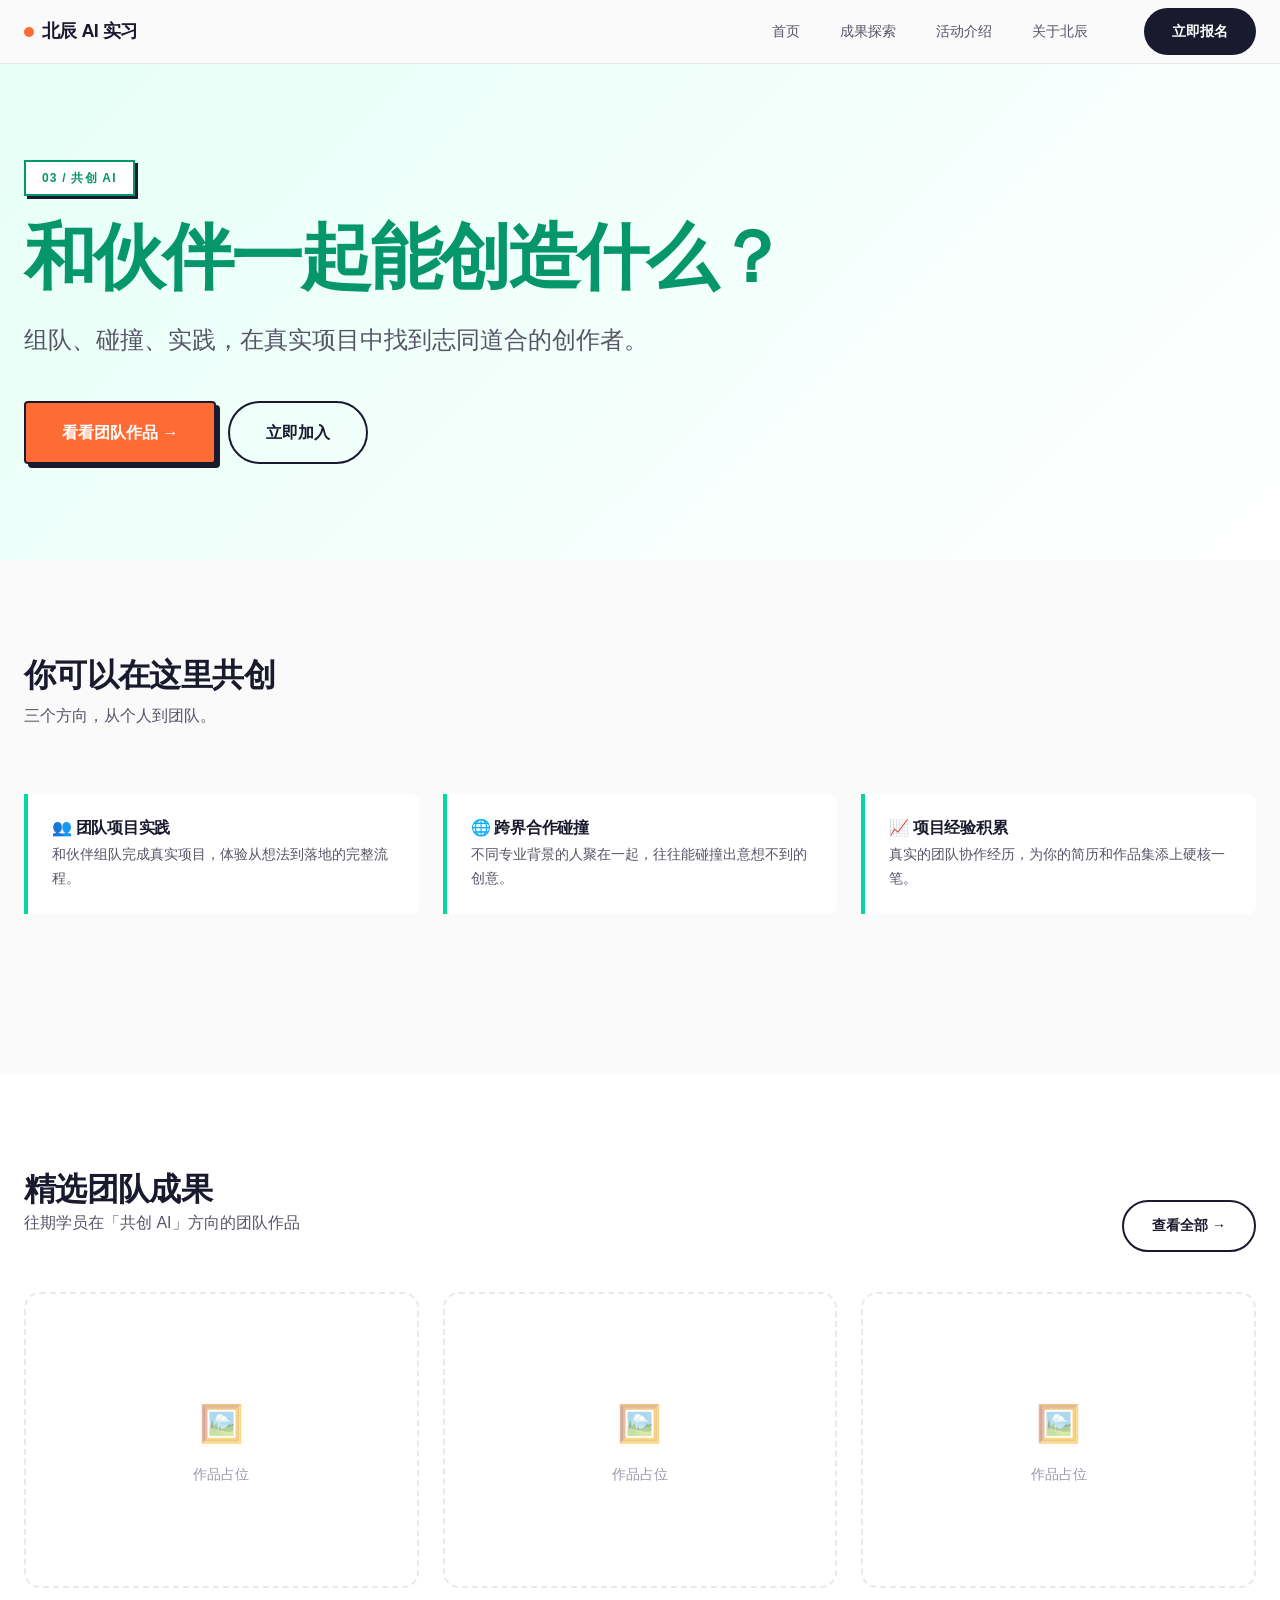
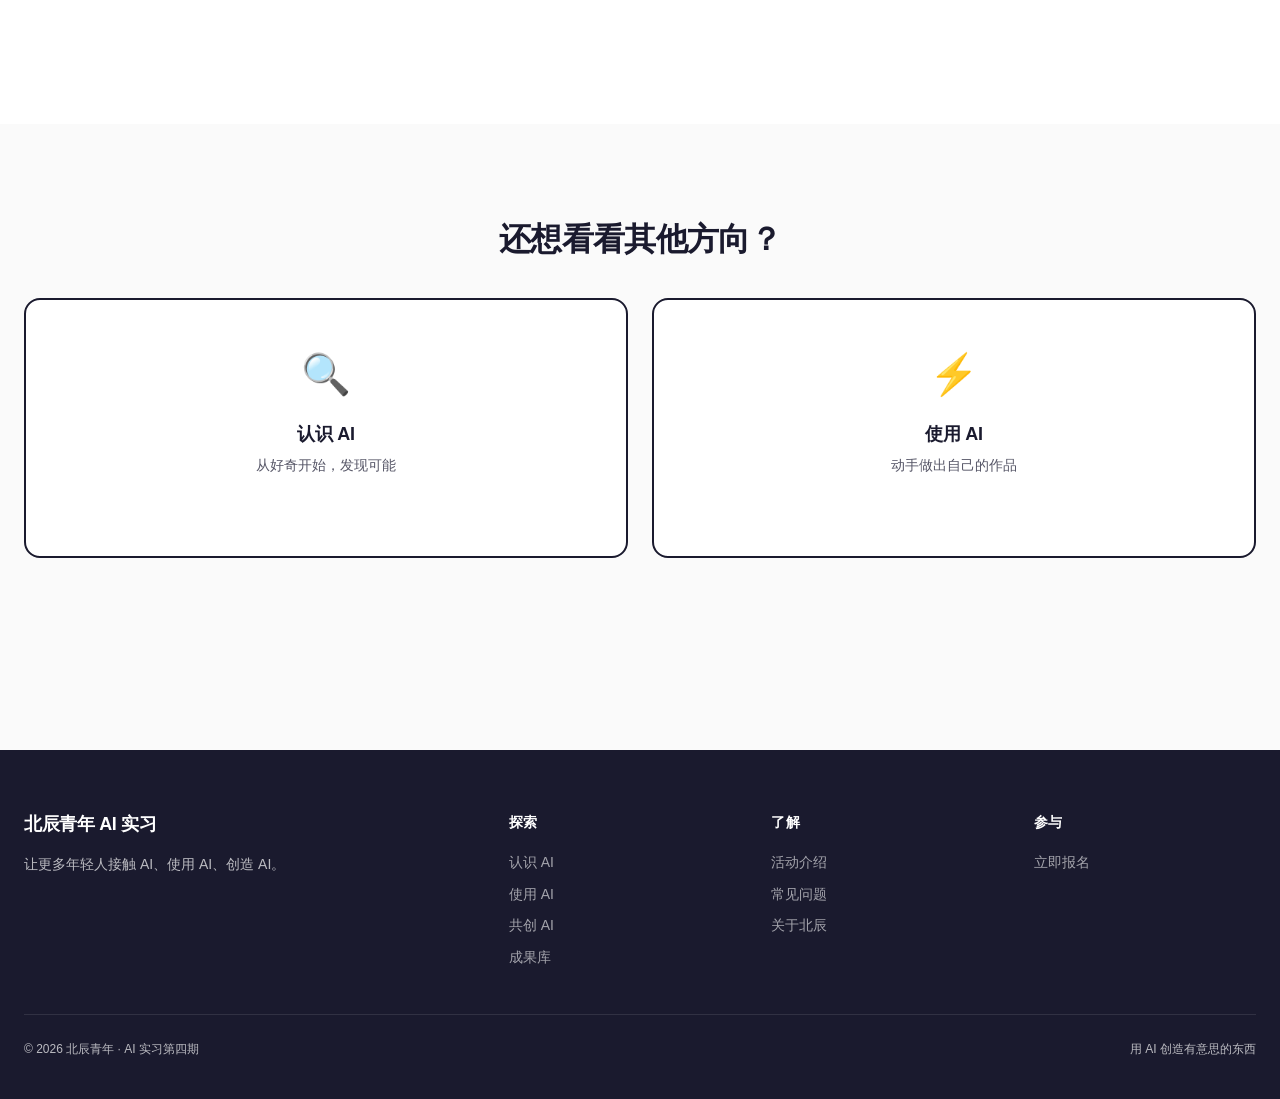
==== collab.html @ 61114e10 "feat: 北辰青年AI实习第四期网站初版" ====
<!DOCTYPE html>
<html lang="zh-CN">
<head>
  <meta charset="UTF-8">
  <meta name="viewport" content="width=device-width, initial-scale=1.0">
  <title>共创 AI | 北辰青年 AI 实习第四期</title>
  <link rel="stylesheet" href="assets/css/base.css">
  <link rel="stylesheet" href="assets/css/layout.css">
  <link rel="stylesheet" href="assets/css/components.css">
  <style>
    :root { --theme-color: var(--theme-collab); }
    .theme-hero { background: linear-gradient(135deg, var(--theme-collab-light) 0%, #fff 100%); }
  </style>
</head>
<body>

  <nav class="nav">
    <div class="nav-inner">
      <a href="index.html" class="nav-logo"><span class="nav-logo-dot"></span>北辰 AI 实习</a>
      <div class="nav-links">
        <a href="index.html" class="nav-link">首页</a>
        <a href="gallery.html" class="nav-link">成果探索</a>
        <a href="about-program.html" class="nav-link">活动介绍</a>
        <a href="about-us.html" class="nav-link">关于北辰</a>
        <a href="apply.html" class="btn btn-primary nav-cta">立即报名</a>
      </div>
      <div class="nav-toggle"><span></span><span></span><span></span></div>
    </div>
  </nav>
  <div class="nav-mobile">
    <a href="index.html" class="nav-mobile-link">首页</a>
    <a href="gallery.html" class="nav-mobile-link">成果探索</a>
    <a href="about-program.html" class="nav-mobile-link">活动介绍</a>
    <a href="about-us.html" class="nav-mobile-link">关于北辰</a>
    <a href="apply.html" class="btn btn-primary" style="text-align:center;margin-top:16px;">立即报名</a>
  </div>

  <main class="main">

    <section class="theme-hero">
      <div class="container">
        <span class="page-header-badge" style="border-color:#059669;color:#059669;">03 / 共创 AI</span>
        <h1 class="theme-hero-title" style="color:#059669;">和伙伴一起能创造什么？</h1>
        <p class="theme-hero-question">组队、碰撞、实践，在真实项目中找到志同道合的创作者。</p>
        <div style="display:flex;gap:12px;flex-wrap:wrap;">
          <a href="gallery.html" class="btn btn-brutal btn-lg">看看团队作品 →</a>
          <a href="apply.html" class="btn btn-outline btn-lg">立即加入</a>
        </div>
      </div>
    </section>

    <section class="section">
      <div class="container">
        <div class="reveal">
          <h2 style="margin-bottom:8px;">你可以在这里共创</h2>
          <p style="color:var(--color-text-secondary);">三个方向，从个人到团队。</p>
        </div>
        <div class="theme-needs">
          <div class="theme-need-item reveal" style="--theme-color:var(--theme-collab);">
            <h4>👥 团队项目实践</h4>
            <p>和伙伴组队完成真实项目，体验从想法到落地的完整流程。</p>
          </div>
          <div class="theme-need-item reveal" style="--theme-color:var(--theme-collab);">
            <h4>🌐 跨界合作碰撞</h4>
            <p>不同专业背景的人聚在一起，往往能碰撞出意想不到的创意。</p>
          </div>
          <div class="theme-need-item reveal" style="--theme-color:var(--theme-collab);">
            <h4>📈 项目经验积累</h4>
            <p>真实的团队协作经历，为你的简历和作品集添上硬核一笔。</p>
          </div>
        </div>
      </div>
    </section>

    <section class="section" style="background:var(--color-bg-alt);">
      <div class="container">
        <div class="reveal" style="display:flex;justify-content:space-between;align-items:flex-end;margin-bottom:32px;flex-wrap:wrap;gap:16px;">
          <div>
            <h2>精选团队成果</h2>
            <p style="color:var(--color-text-secondary);">往期学员在「共创 AI」方向的团队作品</p>
          </div>
          <a href="gallery.html" class="btn btn-outline">查看全部 →</a>
        </div>
        <div class="works-preview">
          <div class="work-placeholder reveal">
            <span class="work-placeholder-icon">🖼️</span>
            <span class="work-placeholder-text">作品占位</span>
          </div>
          <div class="work-placeholder reveal">
            <span class="work-placeholder-icon">🖼️</span>
            <span class="work-placeholder-text">作品占位</span>
          </div>
          <div class="work-placeholder reveal">
            <span class="work-placeholder-icon">🖼️</span>
            <span class="work-placeholder-text">作品占位</span>
          </div>
        </div>
      </div>
    </section>

    <section class="section">
      <div class="container">
        <div class="reveal" style="text-align:center;margin-bottom:32px;">
          <h2>还想看看其他方向？</h2>
        </div>
        <div class="needs-grid" style="grid-template-columns:repeat(2,1fr);">
          <a href="discover.html" class="need-card reveal" style="--card-accent:var(--theme-discover);text-align:center;">
            <div class="need-card-icon">🔍</div>
            <h3 class="need-card-title">认识 AI</h3>
            <p class="need-card-desc">从好奇开始，发现可能</p>
            <div class="need-card-arrow" style="justify-content:center;">去看看 →</div>
          </a>
          <a href="create.html" class="need-card reveal" style="--card-accent:var(--theme-create);text-align:center;">
            <div class="need-card-icon">⚡</div>
            <h3 class="need-card-title">使用 AI</h3>
            <p class="need-card-desc">动手做出自己的作品</p>
            <div class="need-card-arrow" style="justify-content:center;">去看看 →</div>
          </a>
        </div>
      </div>
    </section>

  </main>

  <footer class="footer">
    <div class="container">
      <div class="footer-inner">
        <div class="footer-brand">
          <h3>北辰青年 AI 实习</h3>
          <p>让更多年轻人接触 AI、使用 AI、创造 AI。</p>
        </div>
        <div class="footer-col">
          <h4>探索</h4>
          <a href="discover.html">认识 AI</a>
          <a href="create.html">使用 AI</a>
          <a href="collab.html">共创 AI</a>
          <a href="gallery.html">成果库</a>
        </div>
        <div class="footer-col">
          <h4>了解</h4>
          <a href="about-program.html">活动介绍</a>
          <a href="about-program.html#faq">常见问题</a>
          <a href="about-us.html">关于北辰</a>
        </div>
        <div class="footer-col">
          <h4>参与</h4>
          <a href="apply.html">立即报名</a>
        </div>
      </div>
      <div class="footer-bottom">
        <span>© 2026 北辰青年 · AI 实习第四期</span>
        <span>用 AI 创造有意思的东西</span>
      </div>
    </div>
  </footer>

  <script src="assets/js/main.js"></script>
</body>
</html>
---- assets/css/base.css ----
/* ============================================
   北辰青年 AI 实习 - 基础样式与变量
   ============================================ */

/* --- CSS 变量 --- */
:root {
  /* 主色 */
  --color-primary: #2D3436;
  --color-accent: #FF6B35;
  --color-accent-2: #00B4D8;
  --color-accent-3: #7B2CBF;

  /* 三主题色 */
  --theme-discover: #4361EE;      /* 认识AI - 探索蓝 */
  --theme-discover-light: #E8EDFF;
  --theme-create: #FF6B35;        /* 使用AI - 创造橙 */
  --theme-create-light: #FFF0E8;
  --theme-collab: #06D6A0;        /* 共创AI - 协作绿 */
  --theme-collab-light: #E6FFF7;

  /* 中性色 */
  --color-bg: #FAFAFA;
  --color-bg-alt: #FFFFFF;
  --color-text: #1A1A2E;
  --color-text-secondary: #555566;
  --color-text-muted: #9999AA;
  --color-border: #E8E8EE;
  --color-border-dark: #1A1A2E;

  /* 字体 */
  --font-sans: 'PingFang SC', 'Hiragino Sans GB', 'Microsoft YaHei', -apple-system, BlinkMacSystemFont, 'Segoe UI', sans-serif;
  --font-display: 'PingFang SC', 'Hiragino Sans GB', 'Microsoft YaHei', sans-serif;
  --font-mono: 'SF Mono', 'Fira Code', monospace;

  /* 字号 */
  --text-xs: 12px;
  --text-sm: 14px;
  --text-base: 16px;
  --text-lg: 18px;
  --text-xl: 24px;
  --text-2xl: 32px;
  --text-3xl: 48px;
  --text-4xl: 72px;
  --text-hero: 120px;

  /* 间距 */
  --space-xs: 8px;
  --space-sm: 16px;
  --space-md: 24px;
  --space-lg: 40px;
  --space-xl: 64px;
  --space-2xl: 96px;

  /* 圆角 */
  --radius-sm: 4px;
  --radius-md: 8px;
  --radius-lg: 16px;
  --radius-full: 999px;

  /* 阴影 */
  --shadow-sm: 0 2px 8px rgba(0,0,0,0.06);
  --shadow-md: 0 4px 16px rgba(0,0,0,0.1);
  --shadow-lg: 0 8px 32px rgba(0,0,0,0.12);
  --shadow-brutal: 4px 4px 0 var(--color-border-dark);

  /* 导航 */
  --nav-height: 64px;

  /* 动效 */
  --transition-fast: 0.2s ease;
  --transition-base: 0.4s cubic-bezier(0.4, 0, 0.2, 1);
  --transition-slow: 0.8s cubic-bezier(0.4, 0, 0.2, 1);
}

/* --- 重置 --- */
*, *::before, *::after {
  margin: 0;
  padding: 0;
  box-sizing: border-box;
}

html {
  scroll-behavior: smooth;
  -webkit-font-smoothing: antialiased;
  -moz-osx-font-smoothing: grayscale;
}

body {
  font-family: var(--font-sans);
  font-size: var(--text-base);
  line-height: 1.7;
  color: var(--color-text);
  background: var(--color-bg);
  overflow-x: hidden;
}

img {
  max-width: 100%;
  height: auto;
  display: block;
}

a {
  color: inherit;
  text-decoration: none;
  transition: color var(--transition-fast);
}

a:hover {
  color: var(--color-accent);
}

button {
  font-family: inherit;
  cursor: pointer;
  border: none;
  background: none;
}

ul, ol {
  list-style: none;
}

/* --- 排版 --- */
h1, h2, h3, h4, h5, h6 {
  font-family: var(--font-display);
  font-weight: 800;
  line-height: 1.2;
  letter-spacing: -0.02em;
}

h1 { font-size: var(--text-3xl); }
h2 { font-size: var(--text-2xl); }
h3 { font-size: var(--text-xl); }

p {
  margin-bottom: var(--space-sm);
}

/* --- 工具类 --- */
.container {
  max-width: 1280px;
  margin: 0 auto;
  padding: 0 var(--space-md);
}

.container-wide {
  max-width: 1440px;
  margin: 0 auto;
  padding: 0 var(--space-md);
}

.text-center { text-align: center; }
.text-accent { color: var(--color-accent); }

.section {
  padding: var(--space-2xl) 0;
}

.section-sm {
  padding: var(--space-xl) 0;
}

/* --- 按钮 --- */
.btn {
  display: inline-flex;
  align-items: center;
  gap: var(--space-xs);
  padding: 12px 28px;
  font-size: var(--text-sm);
  font-weight: 600;
  border-radius: var(--radius-full);
  transition: all var(--transition-fast);
  cursor: pointer;
  white-space: nowrap;
}

.btn-primary {
  background: var(--color-text);
  color: #fff;
}

.btn-primary:hover {
  background: var(--color-accent);
  color: #fff;
  transform: translateY(-2px);
  box-shadow: var(--shadow-md);
}

.btn-outline {
  border: 2px solid var(--color-text);
  color: var(--color-text);
  background: transparent;
}

.btn-outline:hover {
  background: var(--color-text);
  color: #fff;
}

.btn-brutal {
  background: var(--color-accent);
  color: #fff;
  border: 2px solid var(--color-border-dark);
  box-shadow: var(--shadow-brutal);
  border-radius: var(--radius-sm);
}

.btn-brutal:hover {
  transform: translate(-2px, -2px);
  box-shadow: 6px 6px 0 var(--color-border-dark);
}

.btn-lg {
  padding: 16px 36px;
  font-size: var(--text-base);
}

/* --- 标签 --- */
.tag {
  display: inline-block;
  padding: 4px 12px;
  font-size: var(--text-xs);
  font-weight: 600;
  border-radius: var(--radius-full);
  background: var(--color-bg-alt);
  border: 1px solid var(--color-border);
}

.tag-discover { background: var(--theme-discover-light); color: var(--theme-discover); border-color: var(--theme-discover); }
.tag-create { background: var(--theme-create-light); color: var(--theme-create); border-color: var(--theme-create); }
.tag-collab { background: var(--theme-collab-light); color: var(--theme-collab); border-color: var(--theme-collab); }

/* --- 卡片 --- */
.card {
  background: var(--color-bg-alt);
  border-radius: var(--radius-lg);
  padding: var(--space-lg);
  transition: all var(--transition-base);
  border: 1px solid var(--color-border);
}

.card:hover {
  transform: translateY(-4px);
  box-shadow: var(--shadow-lg);
}

/* --- 滚动动画 --- */
.reveal {
  opacity: 0;
  transform: translateY(30px);
  transition: opacity var(--transition-slow), transform var(--transition-slow);
}

.reveal.visible {
  opacity: 1;
  transform: translateY(0);
}

/* --- 响应式 --- */
@media (max-width: 768px) {
  :root {
    --text-hero: 56px;
    --text-4xl: 48px;
    --text-3xl: 32px;
    --text-2xl: 24px;
    --space-2xl: 64px;
    --space-xl: 40px;
  }

  .section {
    padding: var(--space-xl) 0;
  }
}

@media (max-width: 480px) {
  :root {
    --text-hero: 40px;
    --text-4xl: 36px;
  }
}
---- assets/css/layout.css ----
/* ============================================
   布局与导航样式
   ============================================ */

/* --- 全局导航 --- */
.nav {
  position: fixed;
  top: 0;
  left: 0;
  right: 0;
  height: var(--nav-height);
  background: rgba(250, 250, 250, 0.92);
  backdrop-filter: blur(12px);
  -webkit-backdrop-filter: blur(12px);
  border-bottom: 1px solid var(--color-border);
  z-index: 1000;
  transition: all var(--transition-base);
}

.nav.scrolled {
  box-shadow: var(--shadow-sm);
}

.nav-inner {
  max-width: 1440px;
  margin: 0 auto;
  padding: 0 var(--space-md);
  height: 100%;
  display: flex;
  align-items: center;
  justify-content: space-between;
}

.nav-logo {
  font-size: var(--text-lg);
  font-weight: 800;
  letter-spacing: -0.03em;
  display: flex;
  align-items: center;
  gap: 8px;
}

.nav-logo-dot {
  width: 10px;
  height: 10px;
  background: var(--color-accent);
  border-radius: 50%;
  display: inline-block;
}

.nav-links {
  display: flex;
  align-items: center;
  gap: var(--space-lg);
}

.nav-link {
  font-size: var(--text-sm);
  font-weight: 500;
  color: var(--color-text-secondary);
  position: relative;
  padding: 4px 0;
}

.nav-link:hover,
.nav-link.active {
  color: var(--color-text);
}

.nav-link.active::after {
  content: '';
  position: absolute;
  bottom: -2px;
  left: 0;
  right: 0;
  height: 2px;
  background: var(--color-accent);
}

.nav-cta {
  margin-left: var(--space-sm);
}

/* 移动端菜单按钮 */
.nav-toggle {
  display: none;
  flex-direction: column;
  gap: 5px;
  padding: 8px;
  cursor: pointer;
}

.nav-toggle span {
  width: 24px;
  height: 2px;
  background: var(--color-text);
  transition: all var(--transition-fast);
}

.nav-toggle.open span:nth-child(1) {
  transform: rotate(45deg) translate(5px, 5px);
}

.nav-toggle.open span:nth-child(2) {
  opacity: 0;
}

.nav-toggle.open span:nth-child(3) {
  transform: rotate(-45deg) translate(5px, -5px);
}

/* 移动端菜单 */
.nav-mobile {
  display: none;
  position: fixed;
  top: var(--nav-height);
  left: 0;
  right: 0;
  bottom: 0;
  background: var(--color-bg);
  padding: var(--space-lg) var(--space-md);
  z-index: 999;
  flex-direction: column;
  gap: var(--space-md);
}

.nav-mobile.open {
  display: flex;
}

.nav-mobile-link {
  font-size: var(--text-xl);
  font-weight: 600;
  padding: var(--space-sm) 0;
  border-bottom: 1px solid var(--color-border);
}

/* --- 主内容区 --- */
.main {
  padding-top: var(--nav-height);
  min-height: 100vh;
}

/* --- 页脚 --- */
.footer {
  background: var(--color-text);
  color: rgba(255,255,255,0.7);
  padding: var(--space-xl) 0 var(--space-lg);
  margin-top: var(--space-2xl);
}

.footer-inner {
  display: grid;
  grid-template-columns: 2fr 1fr 1fr 1fr;
  gap: var(--space-lg);
  margin-bottom: var(--space-lg);
}

.footer-brand h3 {
  color: #fff;
  font-size: var(--text-lg);
  margin-bottom: var(--space-sm);
}

.footer-brand p {
  font-size: var(--text-sm);
  line-height: 1.8;
}

.footer-col h4 {
  color: #fff;
  font-size: var(--text-sm);
  margin-bottom: var(--space-sm);
  text-transform: uppercase;
  letter-spacing: 0.05em;
}

.footer-col a {
  display: block;
  font-size: var(--text-sm);
  padding: 4px 0;
  color: rgba(255,255,255,0.6);
}

.footer-col a:hover {
  color: #fff;
}

.footer-bottom {
  border-top: 1px solid rgba(255,255,255,0.1);
  padding-top: var(--space-md);
  font-size: var(--text-xs);
  display: flex;
  justify-content: space-between;
  align-items: center;
}

/* --- 页面头部（内页） --- */
.page-header {
  padding: var(--space-2xl) 0 var(--space-xl);
  position: relative;
  overflow: hidden;
}

.page-header-title {
  font-size: var(--text-4xl);
  font-weight: 900;
  line-height: 1.1;
  margin-bottom: var(--space-sm);
  letter-spacing: -0.04em;
}

.page-header-subtitle {
  font-size: var(--text-lg);
  color: var(--color-text-secondary);
  max-width: 600px;
}

.page-header-badge {
  display: inline-block;
  padding: 6px 16px;
  background: var(--color-bg-alt);
  border: 2px solid var(--color-border-dark);
  font-size: var(--text-xs);
  font-weight: 700;
  text-transform: uppercase;
  letter-spacing: 0.1em;
  margin-bottom: var(--space-md);
  box-shadow: 3px 3px 0 var(--color-border-dark);
}

/* --- 响应式 --- */
@media (max-width: 900px) {
  .nav-links {
    display: none;
  }

  .nav-toggle {
    display: flex;
  }

  .footer-inner {
    grid-template-columns: 1fr 1fr;
  }
}

@media (max-width: 480px) {
  .footer-inner {
    grid-template-columns: 1fr;
  }

  .footer-bottom {
    flex-direction: column;
    gap: var(--space-xs);
    text-align: center;
  }
}
---- assets/css/components.css ----
/* ============================================
   组件样式 - 轮播、卡片、FAQ、筛选等
   ============================================ */

/* --- 首页轮播 --- */
.hero {
  position: relative;
  height: calc(100vh - var(--nav-height));
  min-height: 600px;
  overflow: hidden;
}

.carousel {
  position: relative;
  width: 100%;
  height: 100%;
}

.carousel-track {
  display: flex;
  height: 100%;
  transition: transform 0.7s cubic-bezier(0.4, 0, 0.2, 1);
}

.carousel-slide {
  min-width: 100%;
  height: 100%;
  display: flex;
  align-items: center;
  position: relative;
  padding: 0 var(--space-xl);
}

.carousel-slide-inner {
  max-width: 1280px;
  margin: 0 auto;
  width: 100%;
  position: relative;
  z-index: 2;
}

.carousel-slide-number {
  font-size: var(--text-sm);
  font-weight: 700;
  letter-spacing: 0.2em;
  text-transform: uppercase;
  margin-bottom: var(--space-md);
  opacity: 0.6;
}

.carousel-slide-title {
  font-size: var(--text-hero);
  font-weight: 900;
  line-height: 0.95;
  letter-spacing: -0.05em;
  margin-bottom: var(--space-md);
  max-width: 900px;
}

.carousel-slide-title .highlight {
  display: inline-block;
  position: relative;
}

.carousel-slide-title .highlight::after {
  content: '';
  position: absolute;
  bottom: 0.05em;
  left: 0;
  right: 0;
  height: 0.15em;
  background: currentColor;
  opacity: 0.3;
  z-index: -1;
}

.carousel-slide-desc {
  font-size: var(--text-lg);
  color: var(--color-text-secondary);
  max-width: 500px;
  margin-bottom: var(--space-lg);
  line-height: 1.6;
}

/* 三主题背景 */
.slide-discover {
  background: linear-gradient(135deg, var(--theme-discover-light) 0%, #fff 100%);
}
.slide-discover .carousel-slide-title { color: var(--theme-discover); }
.slide-discover .carousel-slide-number { color: var(--theme-discover); }

.slide-create {
  background: linear-gradient(135deg, var(--theme-create-light) 0%, #fff 100%);
}
.slide-create .carousel-slide-title { color: var(--theme-create); }
.slide-create .carousel-slide-number { color: var(--theme-create); }

.slide-collab {
  background: linear-gradient(135deg, var(--theme-collab-light) 0%, #fff 100%);
}
.slide-collab .carousel-slide-title { color: #059669; }
.slide-collab .carousel-slide-number { color: #059669; }

/* 轮播装饰图形 */
.carousel-deco {
  position: absolute;
  pointer-events: none;
  z-index: 1;
}

.deco-circle {
  width: 300px;
  height: 300px;
  border-radius: 50%;
  border: 3px solid currentColor;
  opacity: 0.15;
  top: 10%;
  right: 10%;
}

.deco-square {
  width: 200px;
  height: 200px;
  border: 3px solid currentColor;
  opacity: 0.1;
  bottom: 15%;
  right: 25%;
  transform: rotate(15deg);
}

.deco-line {
  width: 150px;
  height: 3px;
  background: currentColor;
  opacity: 0.2;
  top: 25%;
  right: 15%;
}

/* 轮播控制 */
.carousel-controls {
  position: absolute;
  bottom: var(--space-lg);
  left: 50%;
  transform: translateX(-50%);
  display: flex;
  align-items: center;
  gap: var(--space-md);
  z-index: 10;
}

.carousel-arrow {
  width: 48px;
  height: 48px;
  border-radius: 50%;
  background: var(--color-bg-alt);
  border: 2px solid var(--color-border-dark);
  display: flex;
  align-items: center;
  justify-content: center;
  cursor: pointer;
  transition: all var(--transition-fast);
  box-shadow: 3px 3px 0 var(--color-border-dark);
}

.carousel-arrow:hover {
  background: var(--color-text);
  color: #fff;
  transform: scale(1.05);
}

.carousel-arrow:active {
  transform: translate(2px, 2px);
  box-shadow: 1px 1px 0 var(--color-border-dark);
}

.carousel-dots {
  display: flex;
  gap: 10px;
}

.carousel-dot {
  width: 12px;
  height: 12px;
  border-radius: 50%;
  background: var(--color-border);
  border: 2px solid var(--color-border-dark);
  cursor: pointer;
  transition: all var(--transition-fast);
}

.carousel-dot.active {
  background: var(--color-accent);
  transform: scale(1.2);
}

/* --- 需求方向卡片 --- */
.needs-section {
  padding: var(--space-2xl) 0;
}

.needs-grid {
  display: grid;
  grid-template-columns: repeat(3, 1fr);
  gap: var(--space-md);
  margin-top: var(--space-lg);
}

.need-card {
  background: var(--color-bg-alt);
  border: 2px solid var(--color-border-dark);
  border-radius: var(--radius-lg);
  padding: var(--space-lg);
  cursor: pointer;
  transition: all var(--transition-base);
  position: relative;
  overflow: hidden;
}

.need-card::before {
  content: '';
  position: absolute;
  top: 0;
  left: 0;
  width: 100%;
  height: 4px;
  background: var(--card-accent, var(--color-accent));
  transform: scaleX(0);
  transform-origin: left;
  transition: transform var(--transition-base);
}

.need-card:hover {
  transform: translateY(-6px);
  box-shadow: 6px 6px 0 var(--color-border-dark);
}

.need-card:hover::before {
  transform: scaleX(1);
}

.need-card-icon {
  font-size: 40px;
  margin-bottom: var(--space-sm);
}

.need-card-title {
  font-size: var(--text-lg);
  font-weight: 700;
  margin-bottom: var(--space-xs);
}

.need-card-desc {
  font-size: var(--text-sm);
  color: var(--color-text-secondary);
  line-height: 1.6;
}

.need-card-arrow {
  margin-top: var(--space-sm);
  font-size: var(--text-sm);
  font-weight: 600;
  display: flex;
  align-items: center;
  gap: 6px;
  opacity: 0;
  transform: translateX(-10px);
  transition: all var(--transition-base);
}

.need-card:hover .need-card-arrow {
  opacity: 1;
  transform: translateX(0);
}

/* --- 主题页 --- */
.theme-hero {
  padding: var(--space-2xl) 0;
  position: relative;
  overflow: hidden;
}

.theme-hero-title {
  font-size: var(--text-4xl);
  font-weight: 900;
  line-height: 1.05;
  letter-spacing: -0.04em;
  margin-bottom: var(--space-md);
}

.theme-hero-question {
  font-size: var(--text-xl);
  color: var(--color-text-secondary);
  font-weight: 400;
  margin-bottom: var(--space-lg);
}

.theme-needs {
  display: grid;
  grid-template-columns: repeat(3, 1fr);
  gap: var(--space-md);
  margin: var(--space-xl) 0;
}

.theme-need-item {
  padding: var(--space-md);
  border-left: 4px solid var(--theme-color);
  background: var(--color-bg-alt);
  border-radius: 0 var(--radius-md) var(--radius-md) 0;
}

.theme-need-item h4 {
  font-size: var(--text-base);
  font-weight: 700;
  margin-bottom: 6px;
}

.theme-need-item p {
  font-size: var(--text-sm);
  color: var(--color-text-secondary);
  margin: 0;
}

/* 作品预览占位 */
.works-preview {
  display: grid;
  grid-template-columns: repeat(3, 1fr);
  gap: var(--space-md);
  margin: var(--space-lg) 0;
}

.work-placeholder {
  aspect-ratio: 4/3;
  background: var(--color-bg-alt);
  border: 2px dashed var(--color-border);
  border-radius: var(--radius-lg);
  display: flex;
  flex-direction: column;
  align-items: center;
  justify-content: center;
  color: var(--color-text-muted);
  gap: var(--space-xs);
  transition: all var(--transition-base);
}

.work-placeholder:hover {
  border-color: var(--theme-color);
  color: var(--theme-color);
}

.work-placeholder-icon {
  font-size: 36px;
  opacity: 0.5;
}

.work-placeholder-text {
  font-size: var(--text-sm);
  font-weight: 500;
}

/* --- 成果库 --- */
.gallery-filters {
  display: flex;
  gap: var(--space-xs);
  margin-bottom: var(--space-lg);
  flex-wrap: wrap;
}

.filter-btn {
  padding: 8px 20px;
  border-radius: var(--radius-full);
  border: 2px solid var(--color-border-dark);
  background: var(--color-bg-alt);
  font-size: var(--text-sm);
  font-weight: 600;
  cursor: pointer;
  transition: all var(--transition-fast);
}

.filter-btn:hover {
  background: var(--color-text);
  color: #fff;
}

.filter-btn.active {
  background: var(--color-text);
  color: #fff;
}

.gallery-grid {
  display: grid;
  grid-template-columns: repeat(3, 1fr);
  gap: var(--space-md);
}

.gallery-empty {
  grid-column: 1 / -1;
  text-align: center;
  padding: var(--space-2xl) var(--space-lg);
  background: var(--color-bg-alt);
  border-radius: var(--radius-lg);
  border: 2px dashed var(--color-border);
}

.gallery-empty-icon {
  font-size: 64px;
  margin-bottom: var(--space-md);
  opacity: 0.4;
}

.gallery-empty-title {
  font-size: var(--text-xl);
  font-weight: 700;
  margin-bottom: var(--space-xs);
}

.gallery-empty-desc {
  color: var(--color-text-secondary);
  font-size: var(--text-base);
}

/* 作品卡片（有数据时用） */
.work-card {
  background: var(--color-bg-alt);
  border-radius: var(--radius-lg);
  overflow: hidden;
  border: 1px solid var(--color-border);
  transition: all var(--transition-base);
  cursor: pointer;
}

.work-card:hover {
  transform: translateY(-4px);
  box-shadow: var(--shadow-lg);
}

.work-card-cover {
  aspect-ratio: 16/10;
  background: linear-gradient(135deg, var(--theme-discover-light), var(--theme-create-light));
  display: flex;
  align-items: center;
  justify-content: center;
  font-size: 48px;
}

.work-card-body {
  padding: var(--space-md);
}

.work-card-title {
  font-size: var(--text-base);
  font-weight: 700;
  margin-bottom: 6px;
}

.work-card-meta {
  font-size: var(--text-xs);
  color: var(--color-text-muted);
  display: flex;
  gap: var(--space-sm);
}

/* --- FAQ --- */
.faq-list {
  max-width: 800px;
  margin: 0 auto;
}

.faq-item {
  border-bottom: 1px solid var(--color-border);
}

.faq-question {
  width: 100%;
  padding: var(--space-md) 0;
  display: flex;
  justify-content: space-between;
  align-items: center;
  font-size: var(--text-base);
  font-weight: 600;
  text-align: left;
  cursor: pointer;
  transition: color var(--transition-fast);
}

.faq-question:hover {
  color: var(--color-accent);
}

.faq-icon {
  font-size: var(--text-xl);
  font-weight: 300;
  transition: transform var(--transition-fast);
  flex-shrink: 0;
  margin-left: var(--space-sm);
}

.faq-item.open .faq-icon {
  transform: rotate(45deg);
}

.faq-answer {
  max-height: 0;
  overflow: hidden;
  transition: max-height var(--transition-base), padding var(--transition-base);
}

.faq-item.open .faq-answer {
  max-height: 500px;
  padding-bottom: var(--space-md);
}

.faq-answer p {
  color: var(--color-text-secondary);
  line-height: 1.8;
  font-size: var(--text-sm);
}

/* --- 流程时间线 --- */
.timeline {
  display: grid;
  grid-template-columns: repeat(4, 1fr);
  gap: var(--space-md);
  position: relative;
}

.timeline::before {
  content: '';
  position: absolute;
  top: 30px;
  left: 10%;
  right: 10%;
  height: 2px;
  background: var(--color-border);
  z-index: 0;
}

.timeline-step {
  text-align: center;
  position: relative;
  z-index: 1;
}

.timeline-step-num {
  width: 60px;
  height: 60px;
  border-radius: 50%;
  background: var(--color-bg-alt);
  border: 3px solid var(--color-border-dark);
  display: flex;
  align-items: center;
  justify-content: center;
  font-size: var(--text-xl);
  font-weight: 800;
  margin: 0 auto var(--space-sm);
  box-shadow: 3px 3px 0 var(--color-border-dark);
}

.timeline-step-title {
  font-size: var(--text-base);
  font-weight: 700;
  margin-bottom: 6px;
}

.timeline-step-desc {
  font-size: var(--text-sm);
  color: var(--color-text-secondary);
  line-height: 1.6;
}

/* --- 报名页 --- */
.apply-cta {
  text-align: center;
  padding: var(--space-2xl) 0;
}

.apply-qr {
  width: 200px;
  height: 200px;
  background: var(--color-bg-alt);
  border: 2px solid var(--color-border-dark);
  border-radius: var(--radius-md);
  margin: 0 auto var(--space-md);
  display: flex;
  align-items: center;
  justify-content: center;
  font-size: var(--text-sm);
  color: var(--color-text-muted);
}

/* --- 响应式 --- */
@media (max-width: 900px) {
  .needs-grid,
  .theme-needs,
  .works-preview,
  .gallery-grid {
    grid-template-columns: repeat(2, 1fr);
  }

  .timeline {
    grid-template-columns: repeat(2, 1fr);
    gap: var(--space-lg);
  }

  .timeline::before {
    display: none;
  }
}

@media (max-width: 600px) {
  .needs-grid,
  .theme-needs,
  .works-preview,
  .gallery-grid {
    grid-template-columns: 1fr;
  }

  .carousel-slide {
    padding: 0 var(--space-md);
  }

  .timeline {
    grid-template-columns: 1fr;
  }
}
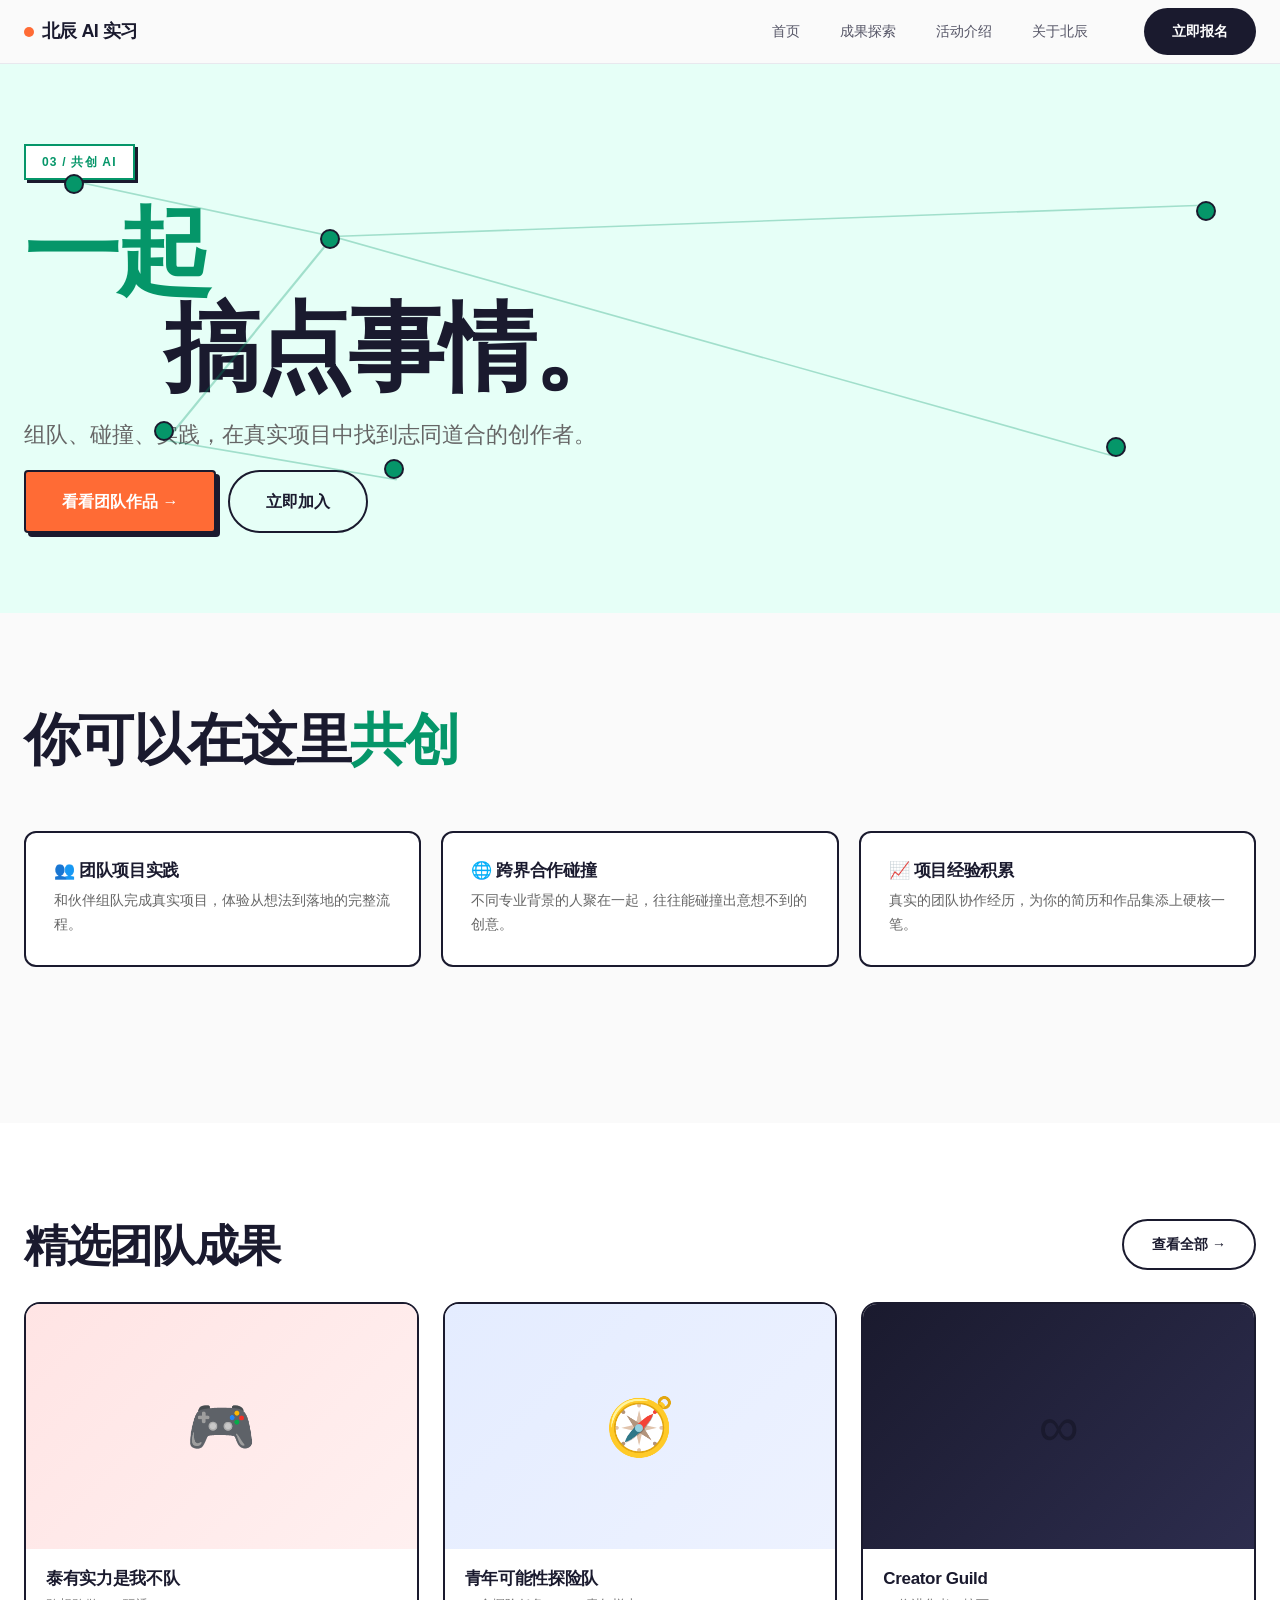
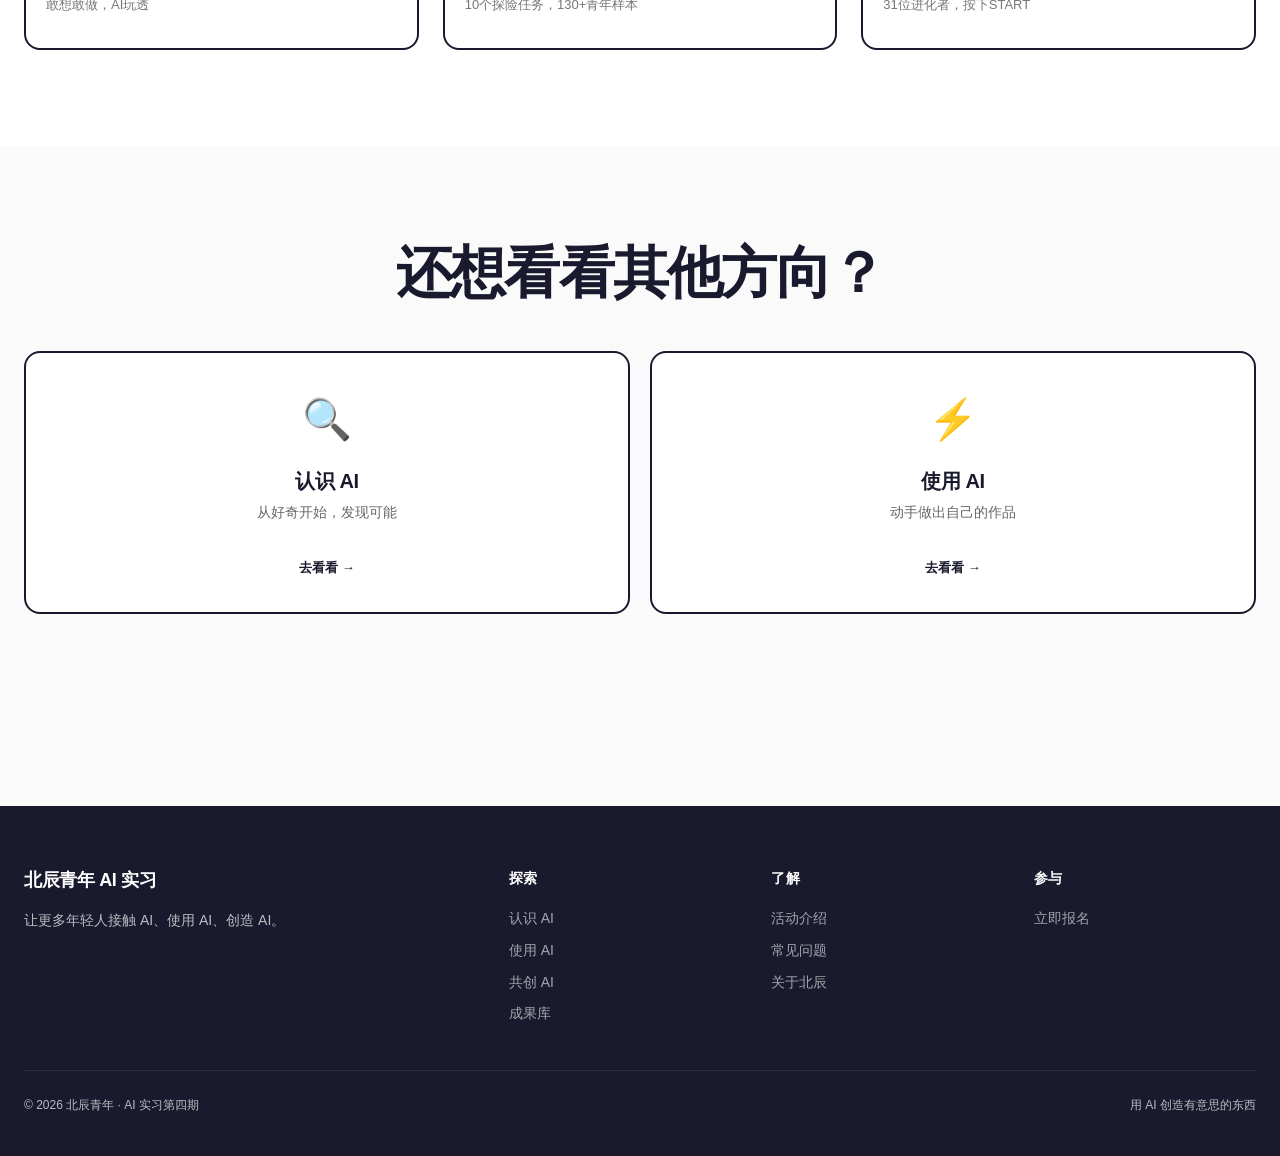
==== commit d7f7de51: "feat: 三大主题页V2重构 - 各自图形语言、精选作品、错位排版" ====
--- a/collab.html
+++ b/collab.html
@@ -8,8 +8,14 @@
   <link rel="stylesheet" href="assets/css/layout.css">
   <link rel="stylesheet" href="assets/css/components.css">
   <style>
-    :root { --theme-color: var(--theme-collab); }
-    .theme-hero { background: linear-gradient(135deg, var(--theme-collab-light) 0%, #fff 100%); }
+    .theme-hero { background:#E6FFF7; }
+    .theme-hero-title { color:#059669; }
+    .theme-hero-title .line2 { display:block; color:#1a1a2e; margin-left:140px; }
+    .deco-network { position:absolute; inset:0; }
+    .deco-network .node { position:absolute; width:20px; height:20px; background:#059669; border:2px solid #1a1a2e; border-radius:50%; }
+    .deco-network .n1{top:20%;left:5%;} .deco-network .n2{top:30%;left:25%;} .deco-network .n3{top:65%;left:12%;} .deco-network .n4{top:72%;left:30%;} .deco-network .n5{top:25%;right:5%;} .deco-network .n6{top:68%;right:12%;}
+    .deco-network svg { position:absolute; inset:0; width:100%; height:100%; opacity:0.3; }
+    @media(max-width:900px){ .theme-hero-title .line2{margin-left:0;} .deco-network{display:none;} }
   </style>
 </head>
 <body>
@@ -38,9 +44,23 @@
   <main class="main">
 
     <section class="theme-hero">
+      <div class="deco-network">
+        <svg viewBox="0 0 1000 700" preserveAspectRatio="none">
+          <line x1="60" y1="150" x2="260" y2="220" stroke="#059669" stroke-width="2"/>
+          <line x1="260" y1="220" x2="130" y2="480" stroke="#059669" stroke-width="2"/>
+          <line x1="130" y1="480" x2="310" y2="530" stroke="#059669" stroke-width="2"/>
+          <line x1="260" y1="220" x2="940" y2="180" stroke="#059669" stroke-width="2"/>
+          <line x1="260" y1="220" x2="870" y2="500" stroke="#059669" stroke-width="2"/>
+        </svg>
+        <span class="node n1"></span><span class="node n2"></span><span class="node n3"></span>
+        <span class="node n4"></span><span class="node n5"></span><span class="node n6"></span>
+      </div>
       <div class="container">
         <span class="page-header-badge" style="border-color:#059669;color:#059669;">03 / 共创 AI</span>
-        <h1 class="theme-hero-title" style="color:#059669;">和伙伴一起能创造什么？</h1>
+        <h1 class="theme-hero-title">
+          一起
+          <span class="line2">搞点事情。</span>
+        </h1>
         <p class="theme-hero-question">组队、碰撞、实践，在真实项目中找到志同道合的创作者。</p>
         <div style="display:flex;gap:12px;flex-wrap:wrap;">
           <a href="gallery.html" class="btn btn-brutal btn-lg">看看团队作品 →</a>
@@ -51,71 +71,44 @@
 
     <section class="section">
       <div class="container">
-        <div class="reveal">
-          <h2 style="margin-bottom:8px;">你可以在这里共创</h2>
-          <p style="color:var(--color-text-secondary);">三个方向，从个人到团队。</p>
-        </div>
+        <h2 class="section-title reveal">你可以在这里<span style="color:#059669;">共创</span></h2>
         <div class="theme-needs">
-          <div class="theme-need-item reveal" style="--theme-color:var(--theme-collab);">
-            <h4>👥 团队项目实践</h4>
-            <p>和伙伴组队完成真实项目，体验从想法到落地的完整流程。</p>
-          </div>
-          <div class="theme-need-item reveal" style="--theme-color:var(--theme-collab);">
-            <h4>🌐 跨界合作碰撞</h4>
-            <p>不同专业背景的人聚在一起，往往能碰撞出意想不到的创意。</p>
-          </div>
-          <div class="theme-need-item reveal" style="--theme-color:var(--theme-collab);">
-            <h4>📈 项目经验积累</h4>
-            <p>真实的团队协作经历，为你的简历和作品集添上硬核一笔。</p>
-          </div>
+          <div class="theme-need-item reveal"><h4>👥 团队项目实践</h4><p>和伙伴组队完成真实项目，体验从想法到落地的完整流程。</p></div>
+          <div class="theme-need-item reveal"><h4>🌐 跨界合作碰撞</h4><p>不同专业背景的人聚在一起，往往能碰撞出意想不到的创意。</p></div>
+          <div class="theme-need-item reveal"><h4>📈 项目经验积累</h4><p>真实的团队协作经历，为你的简历和作品集添上硬核一笔。</p></div>
         </div>
       </div>
     </section>
 
-    <section class="section" style="background:var(--color-bg-alt);">
+    <section class="section" style="background:#fff;">
       <div class="container">
         <div class="reveal" style="display:flex;justify-content:space-between;align-items:flex-end;margin-bottom:32px;flex-wrap:wrap;gap:16px;">
-          <div>
-            <h2>精选团队成果</h2>
-            <p style="color:var(--color-text-secondary);">往期学员在「共创 AI」方向的团队作品</p>
-          </div>
+          <h2 class="section-title" style="font-size:clamp(28px,4vw,44px);">精选团队成果</h2>
           <a href="gallery.html" class="btn btn-outline">查看全部 →</a>
         </div>
-        <div class="works-preview">
-          <div class="work-placeholder reveal">
-            <span class="work-placeholder-icon">🖼️</span>
-            <span class="work-placeholder-text">作品占位</span>
-          </div>
-          <div class="work-placeholder reveal">
-            <span class="work-placeholder-icon">🖼️</span>
-            <span class="work-placeholder-text">作品占位</span>
-          </div>
-          <div class="work-placeholder reveal">
-            <span class="work-placeholder-icon">🖼️</span>
-            <span class="work-placeholder-text">作品占位</span>
-          </div>
+        <div class="gallery-grid">
+          <a href="https://3708c514e1d049eb9e5d2285a067b96d.bj3.agentos-app.net/" target="_blank" class="work-card reveal">
+            <div class="work-card-cover" style="background:linear-gradient(135deg,#FFE4E4,#FFF0F0);"><span class="emoji">🎮</span></div>
+            <div class="work-card-body"><h4 class="work-card-title">泰有实力是我不队</h4><p class="work-card-desc">敢想敢做，AI玩透</p></div>
+          </a>
+          <a href="https://1daf2f4a924d48c39a7139c51874fbaf.app.workbuddy.link/" target="_blank" class="work-card reveal">
+            <div class="work-card-cover" style="background:linear-gradient(135deg,#E4ECFF,#EDF2FF);"><span class="emoji">🧭</span></div>
+            <div class="work-card-body"><h4 class="work-card-title">青年可能性探险队</h4><p class="work-card-desc">10个探险任务，130+青年样本</p></div>
+          </a>
+          <a href="https://ce5c1e92256648b48b5913576d088a14.app.codebuddy.work/" target="_blank" class="work-card reveal">
+            <div class="work-card-cover" style="background:linear-gradient(135deg,#1a1a2e,#2d2d4e);"><span class="emoji">∞</span></div>
+            <div class="work-card-body"><h4 class="work-card-title">Creator Guild</h4><p class="work-card-desc">31位进化者，按下START</p></div>
+          </a>
         </div>
       </div>
     </section>
 
     <section class="section">
       <div class="container">
-        <div class="reveal" style="text-align:center;margin-bottom:32px;">
-          <h2>还想看看其他方向？</h2>
-        </div>
+        <h2 class="section-title reveal" style="text-align:center;margin-bottom:40px;">还想看看其他方向？</h2>
         <div class="needs-grid" style="grid-template-columns:repeat(2,1fr);">
-          <a href="discover.html" class="need-card reveal" style="--card-accent:var(--theme-discover);text-align:center;">
-            <div class="need-card-icon">🔍</div>
-            <h3 class="need-card-title">认识 AI</h3>
-            <p class="need-card-desc">从好奇开始，发现可能</p>
-            <div class="need-card-arrow" style="justify-content:center;">去看看 →</div>
-          </a>
-          <a href="create.html" class="need-card reveal" style="--card-accent:var(--theme-create);text-align:center;">
-            <div class="need-card-icon">⚡</div>
-            <h3 class="need-card-title">使用 AI</h3>
-            <p class="need-card-desc">动手做出自己的作品</p>
-            <div class="need-card-arrow" style="justify-content:center;">去看看 →</div>
-          </a>
+          <a href="discover.html" class="need-card reveal" style="text-align:center;"><div class="need-card-icon">🔍</div><h3 class="need-card-title">认识 AI</h3><p class="need-card-desc">从好奇开始，发现可能</p><span class="go" style="justify-content:center;">去看看 →</span></a>
+          <a href="create.html" class="need-card reveal" style="text-align:center;"><div class="need-card-icon">⚡</div><h3 class="need-card-title">使用 AI</h3><p class="need-card-desc">动手做出自己的作品</p><span class="go" style="justify-content:center;">去看看 →</span></a>
         </div>
       </div>
     </section>
@@ -125,32 +118,12 @@
   <footer class="footer">
     <div class="container">
       <div class="footer-inner">
-        <div class="footer-brand">
-          <h3>北辰青年 AI 实习</h3>
-          <p>让更多年轻人接触 AI、使用 AI、创造 AI。</p>
-        </div>
-        <div class="footer-col">
-          <h4>探索</h4>
-          <a href="discover.html">认识 AI</a>
-          <a href="create.html">使用 AI</a>
-          <a href="collab.html">共创 AI</a>
-          <a href="gallery.html">成果库</a>
-        </div>
-        <div class="footer-col">
-          <h4>了解</h4>
-          <a href="about-program.html">活动介绍</a>
-          <a href="about-program.html#faq">常见问题</a>
-          <a href="about-us.html">关于北辰</a>
-        </div>
-        <div class="footer-col">
-          <h4>参与</h4>
-          <a href="apply.html">立即报名</a>
-        </div>
+        <div class="footer-brand"><h3>北辰青年 AI 实习</h3><p>让更多年轻人接触 AI、使用 AI、创造 AI。</p></div>
+        <div class="footer-col"><h4>探索</h4><a href="discover.html">认识 AI</a><a href="create.html">使用 AI</a><a href="collab.html">共创 AI</a><a href="gallery.html">成果库</a></div>
+        <div class="footer-col"><h4>了解</h4><a href="about-program.html">活动介绍</a><a href="about-program.html#faq">常见问题</a><a href="about-us.html">关于北辰</a></div>
+        <div class="footer-col"><h4>参与</h4><a href="apply.html">立即报名</a></div>
       </div>
-      <div class="footer-bottom">
-        <span>© 2026 北辰青年 · AI 实习第四期</span>
-        <span>用 AI 创造有意思的东西</span>
-      </div>
+      <div class="footer-bottom"><span>© 2026 北辰青年 · AI 实习第四期</span><span>用 AI 创造有意思的东西</span></div>
     </div>
   </footer>
 
--- a/assets/css/components.css
+++ b/assets/css/components.css
@@ -1,12 +1,12 @@
 /* ============================================
-   组件样式 - 轮播、卡片、FAQ、筛选等
+   V2 重构 - 实验性编辑设计 + 海报级视觉
    ============================================ */
 
-/* --- 首页轮播 --- */
+/* --- 首页轮播 V2 --- */
 .hero {
   position: relative;
   height: calc(100vh - var(--nav-height));
-  min-height: 600px;
+  min-height: 640px;
   overflow: hidden;
 }
 
@@ -19,607 +19,701 @@
 .carousel-track {
   display: flex;
   height: 100%;
-  transition: transform 0.7s cubic-bezier(0.4, 0, 0.2, 1);
+  transition: transform 0.75s cubic-bezier(0.76, 0, 0.24, 1);
 }
 
 .carousel-slide {
   min-width: 100%;
   height: 100%;
+  position: relative;
+  overflow: hidden;
   display: flex;
   align-items: center;
-  position: relative;
-  padding: 0 var(--space-xl);
 }
 
 .carousel-slide-inner {
-  max-width: 1280px;
+  position: relative;
+  z-index: 5;
+  width: 100%;
+  max-width: 1400px;
   margin: 0 auto;
-  width: 100%;
-  position: relative;
-  z-index: 2;
-}
-
-.carousel-slide-number {
-  font-size: var(--text-sm);
+  padding: 0 48px;
+}
+
+/* --- Slide 1: 认识 AI --- */
+.slide-discover {
+  background: #E8EDFF;
+}
+
+.slide-discover .slide-label {
+  display: inline-block;
+  font-size: 13px;
   font-weight: 700;
-  letter-spacing: 0.2em;
+  letter-spacing: 0.25em;
   text-transform: uppercase;
-  margin-bottom: var(--space-md);
-  opacity: 0.6;
-}
-
-.carousel-slide-title {
-  font-size: var(--text-hero);
-  font-weight: 900;
-  line-height: 0.95;
+  color: #4361EE;
+  margin-bottom: 24px;
+  border: 2px solid #4361EE;
+  padding: 6px 16px;
+  border-radius: 999px;
+}
+
+.slide-discover .slide-title {
+  font-size: clamp(56px, 11vw, 140px);
+  font-weight: 900;
+  line-height: 0.92;
   letter-spacing: -0.05em;
-  margin-bottom: var(--space-md);
-  max-width: 900px;
-}
-
-.carousel-slide-title .highlight {
-  display: inline-block;
-  position: relative;
-}
-
-.carousel-slide-title .highlight::after {
-  content: '';
-  position: absolute;
-  bottom: 0.05em;
-  left: 0;
-  right: 0;
-  height: 0.15em;
-  background: currentColor;
+  color: #1a1a2e;
+  margin-bottom: 24px;
+}
+
+.slide-discover .slide-title .line2 {
+  display: block;
+  color: #4361EE;
+  margin-left: 80px;
+}
+
+.slide-discover .slide-title .line3 {
+  display: block;
+  font-style: italic;
+  font-weight: 300;
+  font-size: 0.5em;
+  letter-spacing: 0.02em;
+  margin-top: 16px;
+  color: #1a1a2e;
+  opacity: 0.5;
+}
+
+.slide-discover .slide-desc {
+  font-size: 18px;
+  color: #555;
+  max-width: 420px;
+  line-height: 1.7;
+  margin-bottom: 32px;
+  margin-left: 8px;
+}
+
+/* 认识AI图形：同心圆 + 放大镜 */
+.slide-discover .deco-1 {
+  position: absolute;
+  width: 500px;
+  height: 500px;
+  border: 2px solid #4361EE;
+  border-radius: 50%;
+  right: -100px;
+  top: 50%;
+  transform: translateY(-50%);
   opacity: 0.3;
-  z-index: -1;
-}
-
-.carousel-slide-desc {
-  font-size: var(--text-lg);
-  color: var(--color-text-secondary);
-  max-width: 500px;
-  margin-bottom: var(--space-lg);
-  line-height: 1.6;
-}
-
-/* 三主题背景 */
-.slide-discover {
-  background: linear-gradient(135deg, var(--theme-discover-light) 0%, #fff 100%);
-}
-.slide-discover .carousel-slide-title { color: var(--theme-discover); }
-.slide-discover .carousel-slide-number { color: var(--theme-discover); }
-
-.slide-create {
-  background: linear-gradient(135deg, var(--theme-create-light) 0%, #fff 100%);
-}
-.slide-create .carousel-slide-title { color: var(--theme-create); }
-.slide-create .carousel-slide-number { color: var(--theme-create); }
-
-.slide-collab {
-  background: linear-gradient(135deg, var(--theme-collab-light) 0%, #fff 100%);
-}
-.slide-collab .carousel-slide-title { color: #059669; }
-.slide-collab .carousel-slide-number { color: #059669; }
-
-/* 轮播装饰图形 */
-.carousel-deco {
-  position: absolute;
-  pointer-events: none;
-  z-index: 1;
-}
-
-.deco-circle {
-  width: 300px;
-  height: 300px;
+}
+.slide-discover .deco-2 {
+  position: absolute;
+  width: 350px;
+  height: 350px;
+  border: 2px solid #4361EE;
   border-radius: 50%;
-  border: 3px solid currentColor;
-  opacity: 0.15;
-  top: 10%;
-  right: 10%;
-}
-
-.deco-square {
+  right: -25px;
+  top: 50%;
+  transform: translateY(-50%);
+  opacity: 0.5;
+}
+.slide-discover .deco-3 {
+  position: absolute;
   width: 200px;
   height: 200px;
-  border: 3px solid currentColor;
-  opacity: 0.1;
-  bottom: 15%;
-  right: 25%;
-  transform: rotate(15deg);
-}
-
-.deco-line {
-  width: 150px;
-  height: 3px;
-  background: currentColor;
+  background: #4361EE;
+  border-radius: 50%;
+  right: 50px;
+  top: 50%;
+  transform: translateY(-50%);
+  opacity: 0.15;
+}
+.slide-discover .deco-question {
+  position: absolute;
+  right: 130px;
+  top: 50%;
+  transform: translateY(-50%);
+  font-size: 120px;
+  font-weight: 900;
+  color: #4361EE;
+  opacity: 0.4;
+  z-index: 3;
+}
+.slide-discover .deco-dots {
+  position: absolute;
+  left: 48px;
+  bottom: 120px;
+  display: grid;
+  grid-template-columns: repeat(8, 12px);
+  gap: 12px;
+}
+.slide-discover .deco-dots span {
+  width: 12px;
+  height: 12px;
+  border-radius: 50%;
+  background: #4361EE;
   opacity: 0.2;
-  top: 25%;
-  right: 15%;
-}
-
-/* 轮播控制 */
+}
+.slide-discover .deco-dots span:nth-child(odd) { opacity: 0.6; }
+
+/* --- Slide 2: 使用 AI --- */
+.slide-create {
+  background: #FFF0E8;
+}
+
+.slide-create .slide-label {
+  display: inline-block;
+  font-size: 13px;
+  font-weight: 700;
+  letter-spacing: 0.25em;
+  text-transform: uppercase;
+  color: #FF6B35;
+  background: #FF6B35;
+  color: #fff;
+  padding: 6px 16px;
+  margin-bottom: 24px;
+  border-radius: 4px;
+}
+
+.slide-create .slide-title {
+  font-size: clamp(56px, 11vw, 140px);
+  font-weight: 900;
+  line-height: 0.92;
+  letter-spacing: -0.05em;
+  color: #1a1a2e;
+  margin-bottom: 24px;
+}
+
+.slide-create .slide-title .line2 {
+  display: block;
+  color: #FF6B35;
+  text-align: right;
+  margin-right: 40px;
+}
+
+.slide-create .slide-title .line3 {
+  display: block;
+  font-size: 0.45em;
+  font-weight: 800;
+  background: #1a1a2e;
+  color: #fff;
+  display: inline-block;
+  padding: 4px 20px;
+  margin-top: 20px;
+  margin-left: 120px;
+}
+
+.slide-create .slide-desc {
+  font-size: 18px;
+  color: #555;
+  max-width: 440px;
+  line-height: 1.7;
+  margin-bottom: 32px;
+  text-align: right;
+  margin-left: auto;
+  margin-right: 48px;
+}
+
+/* 使用AI图形：方块堆叠 + 箭头 */
+.slide-create .deco-grid {
+  position: absolute;
+  left: 60px;
+  top: 50%;
+  transform: translateY(-50%);
+  display: grid;
+  grid-template-columns: repeat(3, 80px);
+  grid-template-rows: repeat(3, 80px);
+  gap: 12px;
+  z-index: 2;
+}
+.slide-create .deco-grid span {
+  border: 3px solid #FF6B35;
+  border-radius: 8px;
+}
+.slide-create .deco-grid span:nth-child(1) { background: #FF6B35; }
+.slide-create .deco-grid span:nth-child(5) { background: #FF6B35; opacity: 0.5; }
+.slide-create .deco-grid span:nth-child(9) { background: #FF6B35; opacity: 0.2; }
+.slide-create .deco-arrow {
+  position: absolute;
+  left: 100px;
+  bottom: 100px;
+  font-size: 80px;
+  color: #FF6B35;
+  font-weight: 900;
+  z-index: 3;
+}
+.slide-create .deco-bracket {
+  position: absolute;
+  right: 60px;
+  top: 60px;
+  width: 120px;
+  height: 120px;
+  border-top: 4px solid #FF6B35;
+  border-right: 4px solid #FF6B35;
+}
+.slide-create .deco-bracket-2 {
+  position: absolute;
+  left: 40px;
+  bottom: 40px;
+  width: 80px;
+  height: 80px;
+  border-bottom: 4px solid #FF6B35;
+  border-left: 4px solid #FF6B35;
+}
+
+/* --- Slide 3: 共创 AI --- */
+.slide-collab {
+  background: #E6FFF7;
+}
+
+.slide-collab .slide-label {
+  display: inline-block;
+  font-size: 13px;
+  font-weight: 700;
+  letter-spacing: 0.25em;
+  text-transform: uppercase;
+  color: #059669;
+  margin-bottom: 24px;
+  border-bottom: 3px solid #059669;
+  padding-bottom: 4px;
+}
+
+.slide-collab .slide-title {
+  font-size: clamp(56px, 11vw, 140px);
+  font-weight: 900;
+  line-height: 0.92;
+  letter-spacing: -0.05em;
+  color: #1a1a2e;
+  margin-bottom: 24px;
+}
+
+.slide-collab .slide-title .line2 {
+  display: block;
+  color: #059669;
+  margin-left: 160px;
+}
+
+.slide-collab .slide-title .line3 {
+  display: block;
+  font-size: 0.4em;
+  font-weight: 400;
+  font-style: italic;
+  margin-top: 20px;
+  margin-left: 40px;
+}
+
+.slide-collab .slide-desc {
+  font-size: 18px;
+  color: #555;
+  max-width: 460px;
+  line-height: 1.7;
+  margin-bottom: 32px;
+  margin-left: 160px;
+}
+
+/* 共创AI图形：节点网络 */
+.slide-collab .deco-network {
+  position: absolute;
+  inset: 0;
+  z-index: 1;
+}
+.slide-collab .deco-network .node {
+  position: absolute;
+  width: 24px;
+  height: 24px;
+  background: #059669;
+  border-radius: 50%;
+  border: 3px solid #1a1a2e;
+}
+.slide-collab .deco-network .node.big {
+  width: 40px;
+  height: 40px;
+  background: #06D6A0;
+}
+.slide-collab .deco-network .n1 { top: 20%; left: 8%; }
+.slide-collab .deco-network .n2 { top: 30%; left: 30%; }
+.slide-collab .deco-network .n3 { top: 60%; left: 15%; }
+.slide-collab .deco-network .n4 { top: 70%; left: 35%; }
+.slide-collab .deco-network .n5 { top: 25%; right: 8%; }
+.slide-collab .deco-network .n6 { top: 65%; right: 15%; }
+.slide-collab .deco-network .n7 { top: 45%; left: 50%; }
+.slide-collab .deco-network svg {
+  position: absolute;
+  inset: 0;
+  width: 100%;
+  height: 100%;
+  opacity: 0.3;
+}
+.slide-collab .deco-amp {
+  position: absolute;
+  right: 80px;
+  bottom: 100px;
+  font-size: 100px;
+  color: #059669;
+  font-weight: 300;
+  z-index: 3;
+}
+
+/* --- 轮播控制 V2 --- */
 .carousel-controls {
   position: absolute;
-  bottom: var(--space-lg);
+  bottom: 32px;
   left: 50%;
   transform: translateX(-50%);
   display: flex;
   align-items: center;
-  gap: var(--space-md);
-  z-index: 10;
+  gap: 20px;
+  z-index: 20;
 }
 
 .carousel-arrow {
-  width: 48px;
-  height: 48px;
+  width: 52px;
+  height: 52px;
   border-radius: 50%;
-  background: var(--color-bg-alt);
-  border: 2px solid var(--color-border-dark);
+  background: #fff;
+  border: 2px solid #1a1a2e;
   display: flex;
   align-items: center;
   justify-content: center;
+  font-size: 18px;
   cursor: pointer;
-  transition: all var(--transition-fast);
-  box-shadow: 3px 3px 0 var(--color-border-dark);
+  transition: all 0.2s;
+  box-shadow: 3px 3px 0 #1a1a2e;
 }
 
 .carousel-arrow:hover {
-  background: var(--color-text);
+  background: #1a1a2e;
   color: #fff;
-  transform: scale(1.05);
+  transform: scale(1.08);
 }
 
 .carousel-arrow:active {
   transform: translate(2px, 2px);
-  box-shadow: 1px 1px 0 var(--color-border-dark);
-}
-
-.carousel-dots {
-  display: flex;
-  gap: 10px;
-}
+  box-shadow: 1px 1px 0 #1a1a2e;
+}
+
+.carousel-dots { display: flex; gap: 10px; }
 
 .carousel-dot {
   width: 12px;
   height: 12px;
   border-radius: 50%;
-  background: var(--color-border);
-  border: 2px solid var(--color-border-dark);
+  background: transparent;
+  border: 2px solid #1a1a2e;
   cursor: pointer;
-  transition: all var(--transition-fast);
+  transition: all 0.25s;
 }
 
 .carousel-dot.active {
-  background: var(--color-accent);
-  transform: scale(1.2);
-}
-
-/* --- 需求方向卡片 --- */
-.needs-section {
-  padding: var(--space-2xl) 0;
-}
+  background: #1a1a2e;
+  transform: scale(1.3);
+}
+
+/* --- 需求卡片 V2 --- */
+.needs-section { padding: 96px 0; }
+
+.section-title {
+  font-size: clamp(32px, 5vw, 56px);
+  font-weight: 900;
+  letter-spacing: -0.03em;
+  line-height: 1.1;
+}
+
+.section-title .accent { color: var(--color-accent); }
 
 .needs-grid {
   display: grid;
   grid-template-columns: repeat(3, 1fr);
-  gap: var(--space-md);
-  margin-top: var(--space-lg);
+  gap: 20px;
+  margin-top: 48px;
 }
 
 .need-card {
-  background: var(--color-bg-alt);
-  border: 2px solid var(--color-border-dark);
-  border-radius: var(--radius-lg);
-  padding: var(--space-lg);
+  background: #fff;
+  border: 2px solid #1a1a2e;
+  border-radius: 16px;
+  padding: 32px;
   cursor: pointer;
-  transition: all var(--transition-base);
+  transition: all 0.3s cubic-bezier(0.34, 1.56, 0.64, 1);
   position: relative;
   overflow: hidden;
 }
 
-.need-card::before {
-  content: '';
-  position: absolute;
-  top: 0;
-  left: 0;
-  width: 100%;
-  height: 4px;
-  background: var(--card-accent, var(--color-accent));
-  transform: scaleX(0);
-  transform-origin: left;
-  transition: transform var(--transition-base);
+.need-card .num {
+  position: absolute;
+  top: 16px;
+  right: 20px;
+  font-size: 48px;
+  font-weight: 900;
+  opacity: 0.08;
+  line-height: 1;
 }
 
 .need-card:hover {
-  transform: translateY(-6px);
-  box-shadow: 6px 6px 0 var(--color-border-dark);
-}
-
-.need-card:hover::before {
-  transform: scaleX(1);
-}
-
-.need-card-icon {
-  font-size: 40px;
-  margin-bottom: var(--space-sm);
-}
-
-.need-card-title {
-  font-size: var(--text-lg);
+  transform: translateY(-8px) rotate(-1deg);
+  box-shadow: 6px 6px 0 #1a1a2e;
+}
+
+.need-card:nth-child(even):hover {
+  transform: translateY(-8px) rotate(1deg);
+}
+
+.need-card-icon { font-size: 40px; margin-bottom: 16px; }
+.need-card-title { font-size: 20px; font-weight: 800; margin-bottom: 8px; }
+.need-card-desc { font-size: 14px; color: #666; line-height: 1.7; }
+
+.need-card .go {
+  margin-top: 16px;
+  font-size: 13px;
   font-weight: 700;
-  margin-bottom: var(--space-xs);
-}
-
-.need-card-desc {
-  font-size: var(--text-sm);
-  color: var(--color-text-secondary);
-  line-height: 1.6;
-}
-
-.need-card-arrow {
-  margin-top: var(--space-sm);
-  font-size: var(--text-sm);
-  font-weight: 600;
-  display: flex;
+  display: inline-flex;
   align-items: center;
   gap: 6px;
-  opacity: 0;
-  transform: translateX(-10px);
-  transition: all var(--transition-base);
-}
-
-.need-card:hover .need-card-arrow {
-  opacity: 1;
-  transform: translateX(0);
-}
-
-/* --- 主题页 --- */
+  transition: gap 0.2s;
+}
+.need-card:hover .go { gap: 12px; }
+
+/* --- 成果库 V2 --- */
+.gallery-filters {
+  display: flex;
+  gap: 10px;
+  margin-bottom: 40px;
+  flex-wrap: wrap;
+}
+
+.filter-btn {
+  padding: 10px 24px;
+  border-radius: 999px;
+  border: 2px solid #1a1a2e;
+  background: #fff;
+  font-size: 14px;
+  font-weight: 700;
+  cursor: pointer;
+  transition: all 0.2s;
+}
+
+.filter-btn:hover { transform: translateY(-2px); box-shadow: 3px 3px 0 #1a1a2e; }
+.filter-btn.active { background: #1a1a2e; color: #fff; }
+
+.gallery-grid {
+  display: grid;
+  grid-template-columns: repeat(3, 1fr);
+  gap: 24px;
+}
+
+.work-card {
+  background: #fff;
+  border-radius: 16px;
+  overflow: hidden;
+  border: 2px solid #1a1a2e;
+  transition: all 0.3s cubic-bezier(0.34, 1.56, 0.64, 1);
+  cursor: pointer;
+  display: block;
+  position: relative;
+}
+
+.work-card:hover {
+  transform: translateY(-6px);
+  box-shadow: 6px 6px 0 #1a1a2e;
+}
+
+.work-card-cover {
+  aspect-ratio: 16/10;
+  display: flex;
+  align-items: center;
+  justify-content: center;
+  font-size: 56px;
+  position: relative;
+  overflow: hidden;
+}
+
+.work-card-cover .bg-pattern {
+  position: absolute;
+  inset: 0;
+  opacity: 0.3;
+}
+
+.work-card-cover .emoji {
+  position: relative;
+  z-index: 2;
+  transition: transform 0.3s;
+}
+
+.work-card:hover .work-card-cover .emoji {
+  transform: scale(1.15) rotate(-5deg);
+}
+
+.work-card-body { padding: 20px; }
+.work-card-title { font-size: 17px; font-weight: 800; margin-bottom: 6px; }
+.work-card-desc { font-size: 13px; color: #777; line-height: 1.6; margin-bottom: 12px; }
+.work-card-meta {
+  font-size: 12px;
+  display: flex;
+  gap: 8px;
+  align-items: center;
+  flex-wrap: wrap;
+}
+
+.work-card .type-badge {
+  padding: 3px 10px;
+  border-radius: 999px;
+  font-weight: 700;
+  font-size: 11px;
+}
+
+.type-personal { background: #E8EDFF; color: #4361EE; }
+.type-team { background: #E6FFF7; color: #059669; }
+
+/* 空状态 */
+.gallery-empty {
+  grid-column: 1 / -1;
+  text-align: center;
+  padding: 80px 32px;
+  background: #fff;
+  border-radius: 16px;
+  border: 2px dashed #ccc;
+}
+
+/* --- 主题页 V2 --- */
 .theme-hero {
-  padding: var(--space-2xl) 0;
+  padding: 80px 0;
   position: relative;
   overflow: hidden;
 }
 
 .theme-hero-title {
-  font-size: var(--text-4xl);
-  font-weight: 900;
-  line-height: 1.05;
+  font-size: clamp(48px, 8vw, 96px);
+  font-weight: 900;
+  line-height: 1;
   letter-spacing: -0.04em;
-  margin-bottom: var(--space-md);
 }
 
 .theme-hero-question {
-  font-size: var(--text-xl);
-  color: var(--color-text-secondary);
+  font-size: 22px;
+  color: #666;
   font-weight: 400;
-  margin-bottom: var(--space-lg);
+  margin-top: 20px;
 }
 
 .theme-needs {
   display: grid;
   grid-template-columns: repeat(3, 1fr);
-  gap: var(--space-md);
-  margin: var(--space-xl) 0;
+  gap: 20px;
+  margin: 60px 0;
 }
 
 .theme-need-item {
-  padding: var(--space-md);
-  border-left: 4px solid var(--theme-color);
-  background: var(--color-bg-alt);
-  border-radius: 0 var(--radius-md) var(--radius-md) 0;
-}
-
-.theme-need-item h4 {
-  font-size: var(--text-base);
-  font-weight: 700;
-  margin-bottom: 6px;
-}
-
-.theme-need-item p {
-  font-size: var(--text-sm);
-  color: var(--color-text-secondary);
-  margin: 0;
-}
-
-/* 作品预览占位 */
-.works-preview {
+  padding: 28px;
+  border: 2px solid #1a1a2e;
+  background: #fff;
+  border-radius: 12px;
+  transition: all 0.25s;
+}
+
+.theme-need-item:hover {
+  transform: translateY(-4px);
+  box-shadow: 4px 4px 0 #1a1a2e;
+}
+
+.theme-need-item h4 { font-size: 17px; font-weight: 800; margin-bottom: 8px; }
+.theme-need-item p { font-size: 14px; color: #666; margin: 0; line-height: 1.7; }
+
+/* --- 时间线 V2 --- */
+.timeline {
   display: grid;
-  grid-template-columns: repeat(3, 1fr);
-  gap: var(--space-md);
-  margin: var(--space-lg) 0;
-}
-
-.work-placeholder {
-  aspect-ratio: 4/3;
-  background: var(--color-bg-alt);
-  border: 2px dashed var(--color-border);
-  border-radius: var(--radius-lg);
-  display: flex;
-  flex-direction: column;
+  grid-template-columns: repeat(4, 1fr);
+  gap: 24px;
+}
+
+.timeline-step {
+  text-align: center;
+  padding: 32px 20px;
+  border: 2px solid #1a1a2e;
+  border-radius: 16px;
+  background: #fff;
+  transition: all 0.25s;
+}
+
+.timeline-step:hover {
+  transform: translateY(-6px);
+  box-shadow: 5px 5px 0 #1a1a2e;
+}
+
+.timeline-step-num {
+  width: 56px;
+  height: 56px;
+  border-radius: 50%;
+  background: #1a1a2e;
+  color: #fff;
+  font-size: 24px;
+  font-weight: 900;
+  display: flex;
   align-items: center;
   justify-content: center;
-  color: var(--color-text-muted);
-  gap: var(--space-xs);
-  transition: all var(--transition-base);
-}
-
-.work-placeholder:hover {
-  border-color: var(--theme-color);
-  color: var(--theme-color);
-}
-
-.work-placeholder-icon {
-  font-size: 36px;
-  opacity: 0.5;
-}
-
-.work-placeholder-text {
-  font-size: var(--text-sm);
-  font-weight: 500;
-}
-
-/* --- 成果库 --- */
-.gallery-filters {
-  display: flex;
-  gap: var(--space-xs);
-  margin-bottom: var(--space-lg);
-  flex-wrap: wrap;
-}
-
-.filter-btn {
-  padding: 8px 20px;
-  border-radius: var(--radius-full);
-  border: 2px solid var(--color-border-dark);
-  background: var(--color-bg-alt);
-  font-size: var(--text-sm);
-  font-weight: 600;
-  cursor: pointer;
-  transition: all var(--transition-fast);
-}
-
-.filter-btn:hover {
-  background: var(--color-text);
-  color: #fff;
-}
-
-.filter-btn.active {
-  background: var(--color-text);
-  color: #fff;
-}
-
-.gallery-grid {
-  display: grid;
-  grid-template-columns: repeat(3, 1fr);
-  gap: var(--space-md);
-}
-
-.gallery-empty {
-  grid-column: 1 / -1;
-  text-align: center;
-  padding: var(--space-2xl) var(--space-lg);
-  background: var(--color-bg-alt);
-  border-radius: var(--radius-lg);
-  border: 2px dashed var(--color-border);
-}
-
-.gallery-empty-icon {
-  font-size: 64px;
-  margin-bottom: var(--space-md);
-  opacity: 0.4;
-}
-
-.gallery-empty-title {
-  font-size: var(--text-xl);
-  font-weight: 700;
-  margin-bottom: var(--space-xs);
-}
-
-.gallery-empty-desc {
-  color: var(--color-text-secondary);
-  font-size: var(--text-base);
-}
-
-/* 作品卡片（有数据时用） */
-.work-card {
-  background: var(--color-bg-alt);
-  border-radius: var(--radius-lg);
+  margin: 0 auto 16px;
+}
+
+.timeline-step-title { font-size: 17px; font-weight: 800; margin-bottom: 8px; }
+.timeline-step-desc { font-size: 13px; color: #777; line-height: 1.6; }
+
+/* --- FAQ V2 --- */
+.faq-list { max-width: 800px; margin: 0 auto; }
+
+.faq-item {
+  border: 2px solid #1a1a2e;
+  border-radius: 12px;
+  margin-bottom: 12px;
+  background: #fff;
   overflow: hidden;
-  border: 1px solid var(--color-border);
-  transition: all var(--transition-base);
-  cursor: pointer;
-}
-
-.work-card:hover {
-  transform: translateY(-4px);
-  box-shadow: var(--shadow-lg);
-}
-
-.work-card-cover {
-  aspect-ratio: 16/10;
-  background: linear-gradient(135deg, var(--theme-discover-light), var(--theme-create-light));
-  display: flex;
-  align-items: center;
-  justify-content: center;
-  font-size: 48px;
-}
-
-.work-card-body {
-  padding: var(--space-md);
-}
-
-.work-card-title {
-  font-size: var(--text-base);
-  font-weight: 700;
-  margin-bottom: 6px;
-}
-
-.work-card-meta {
-  font-size: var(--text-xs);
-  color: var(--color-text-muted);
-  display: flex;
-  gap: var(--space-sm);
-}
-
-/* --- FAQ --- */
-.faq-list {
-  max-width: 800px;
-  margin: 0 auto;
-}
-
-.faq-item {
-  border-bottom: 1px solid var(--color-border);
-}
+  transition: all 0.2s;
+}
+
+.faq-item.open { box-shadow: 4px 4px 0 #1a1a2e; }
 
 .faq-question {
   width: 100%;
-  padding: var(--space-md) 0;
+  padding: 20px 24px;
   display: flex;
   justify-content: space-between;
   align-items: center;
-  font-size: var(--text-base);
-  font-weight: 600;
+  font-size: 16px;
+  font-weight: 700;
   text-align: left;
   cursor: pointer;
-  transition: color var(--transition-fast);
-}
-
-.faq-question:hover {
-  color: var(--color-accent);
 }
 
 .faq-icon {
-  font-size: var(--text-xl);
-  font-weight: 300;
-  transition: transform var(--transition-fast);
+  font-size: 24px;
+  font-weight: 400;
+  transition: transform 0.3s;
   flex-shrink: 0;
-  margin-left: var(--space-sm);
-}
-
-.faq-item.open .faq-icon {
-  transform: rotate(45deg);
-}
+  margin-left: 16px;
+}
+
+.faq-item.open .faq-icon { transform: rotate(45deg); }
 
 .faq-answer {
   max-height: 0;
   overflow: hidden;
-  transition: max-height var(--transition-base), padding var(--transition-base);
-}
-
-.faq-item.open .faq-answer {
-  max-height: 500px;
-  padding-bottom: var(--space-md);
-}
-
-.faq-answer p {
-  color: var(--color-text-secondary);
-  line-height: 1.8;
-  font-size: var(--text-sm);
-}
-
-/* --- 流程时间线 --- */
-.timeline {
-  display: grid;
-  grid-template-columns: repeat(4, 1fr);
-  gap: var(--space-md);
-  position: relative;
-}
-
-.timeline::before {
-  content: '';
-  position: absolute;
-  top: 30px;
-  left: 10%;
-  right: 10%;
-  height: 2px;
-  background: var(--color-border);
-  z-index: 0;
-}
-
-.timeline-step {
-  text-align: center;
-  position: relative;
-  z-index: 1;
-}
-
-.timeline-step-num {
-  width: 60px;
-  height: 60px;
-  border-radius: 50%;
-  background: var(--color-bg-alt);
-  border: 3px solid var(--color-border-dark);
-  display: flex;
-  align-items: center;
-  justify-content: center;
-  font-size: var(--text-xl);
-  font-weight: 800;
-  margin: 0 auto var(--space-sm);
-  box-shadow: 3px 3px 0 var(--color-border-dark);
-}
-
-.timeline-step-title {
-  font-size: var(--text-base);
-  font-weight: 700;
-  margin-bottom: 6px;
-}
-
-.timeline-step-desc {
-  font-size: var(--text-sm);
-  color: var(--color-text-secondary);
-  line-height: 1.6;
-}
-
-/* --- 报名页 --- */
-.apply-cta {
-  text-align: center;
-  padding: var(--space-2xl) 0;
-}
-
-.apply-qr {
-  width: 200px;
-  height: 200px;
-  background: var(--color-bg-alt);
-  border: 2px solid var(--color-border-dark);
-  border-radius: var(--radius-md);
-  margin: 0 auto var(--space-md);
-  display: flex;
-  align-items: center;
-  justify-content: center;
-  font-size: var(--text-sm);
-  color: var(--color-text-muted);
-}
+  transition: max-height 0.4s ease;
+}
+
+.faq-item.open .faq-answer { max-height: 400px; }
+.faq-answer p { padding: 0 24px 20px; color: #666; line-height: 1.8; font-size: 15px; margin: 0; }
 
 /* --- 响应式 --- */
 @media (max-width: 900px) {
-  .needs-grid,
-  .theme-needs,
-  .works-preview,
-  .gallery-grid {
-    grid-template-columns: repeat(2, 1fr);
-  }
-
-  .timeline {
-    grid-template-columns: repeat(2, 1fr);
-    gap: var(--space-lg);
-  }
-
-  .timeline::before {
-    display: none;
-  }
+  .needs-grid, .gallery-grid, .theme-needs { grid-template-columns: repeat(2, 1fr); }
+  .timeline { grid-template-columns: repeat(2, 1fr); }
+  .slide-discover .slide-title .line2,
+  .slide-collab .slide-title .line2 { margin-left: 0; }
+  .slide-collab .slide-desc { margin-left: 0; }
+  .slide-create .slide-title .line2 { text-align: left; margin-right: 0; }
+  .slide-create .slide-desc { text-align: left; margin-right: 0; }
+  .slide-create .deco-grid, .slide-discover .deco-question { display: none; }
+  .carousel-slide-inner { padding: 0 24px; }
 }
 
 @media (max-width: 600px) {
-  .needs-grid,
-  .theme-needs,
-  .works-preview,
-  .gallery-grid {
-    grid-template-columns: 1fr;
-  }
-
-  .carousel-slide {
-    padding: 0 var(--space-md);
-  }
-
-  .timeline {
-    grid-template-columns: 1fr;
-  }
-}
+  .needs-grid, .gallery-grid, .theme-needs, .timeline { grid-template-columns: 1fr; }
+  .carousel-controls { bottom: 20px; }
+}
